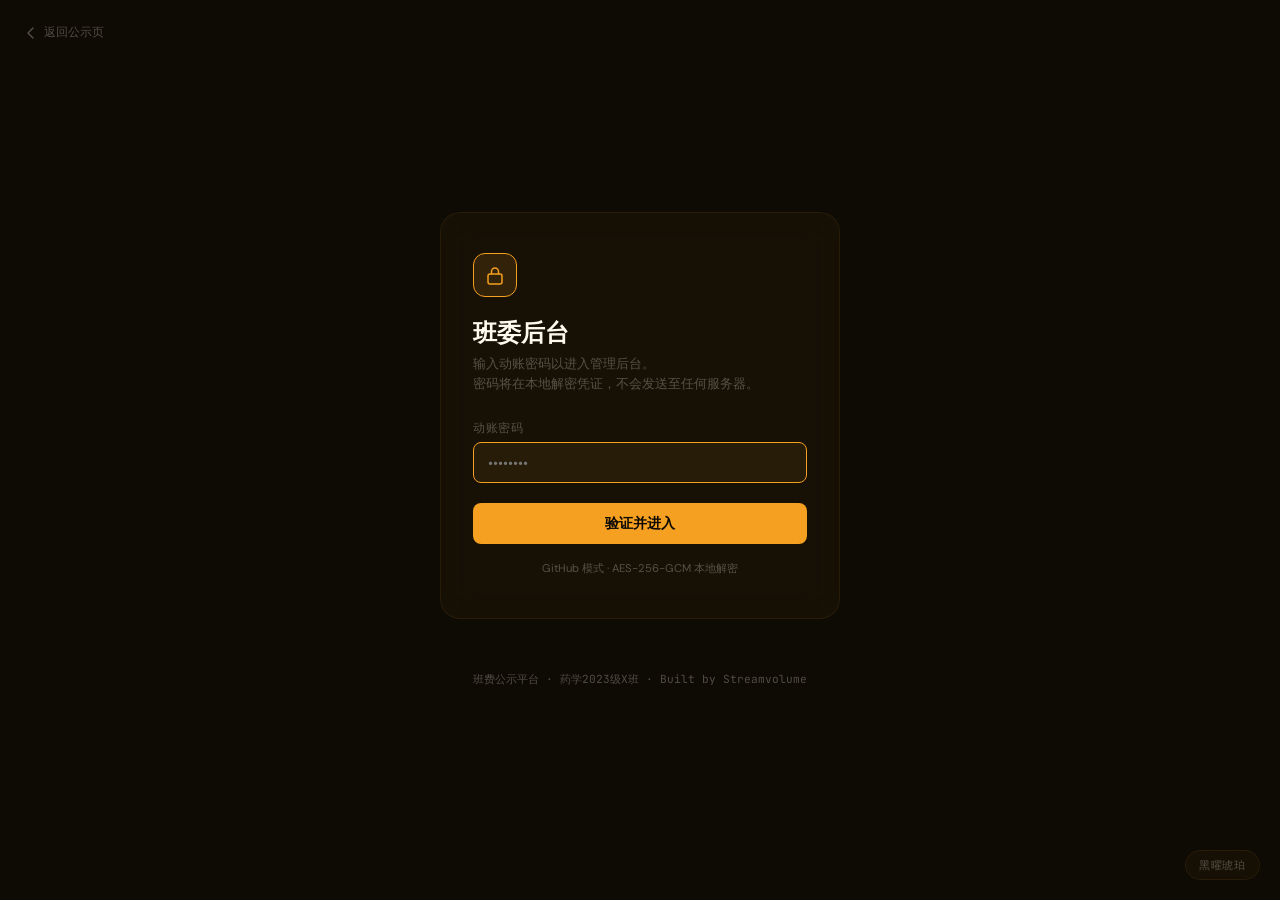
==== admin-login.html @ c6da1eb9 "Add files via upload" ====
<!DOCTYPE html>
<html lang="zh-CN">
<head>
  <meta charset="UTF-8">
  <meta name="viewport" content="width=device-width, initial-scale=1.0">
  <title>班委登录 — 班费管理后台</title>
  <link rel="preconnect" href="https://fonts.googleapis.com">
  <link href="https://fonts.googleapis.com/css2?family=Syne:wght@400;600;700;800&family=DM+Sans:wght@300;400;500&family=JetBrains+Mono:wght@400;500&display=swap" rel="stylesheet">
  <link rel="stylesheet" href="style.css">
</head>
<body>

<div class="loading-overlay" id="loadingOverlay"><div class="loading-spinner"></div></div>

<div class="login-page">

  <!-- 返回首页 -->
  <a href="index.html" class="login-back">
    <svg width="14" height="14" viewBox="0 0 14 14" fill="none">
      <path d="M9 2L4 7l5 5" stroke="currentColor" stroke-width="1.5" stroke-linecap="round" stroke-linejoin="round"/>
    </svg>
    返回公示页
  </a>

  <!-- 登录卡片 -->
  <div class="login-card">
    <div class="login-icon">
      <svg width="20" height="20" viewBox="0 0 20 20" fill="none">
        <rect x="3" y="9" width="14" height="10" rx="2" stroke="var(--accent)" stroke-width="1.5"/>
        <path d="M6.5 9V6.5a3.5 3.5 0 0 1 7 0V9" stroke="var(--accent)" stroke-width="1.5" stroke-linecap="round"/>
      </svg>
    </div>
    <div class="login-title">班委后台</div>
    <div class="login-subtitle">
      输入动账密码以进入管理后台。<br>
      密码将在本地解密凭证，不会发送至任何服务器。
    </div>

    <div id="loginAlert"></div>

    <div class="field-group">
      <label class="field-label">动账密码</label>
      <input type="password" class="field-input" id="passInput"
             placeholder="••••••••"
             autofocus
             onkeydown="if(event.key==='Enter') doLogin()">
    </div>

    <button class="btn-primary" id="loginBtn" style="width:100%;margin-top:0.25rem" onclick="doLogin()">
      验证并进入
    </button>

    <div style="margin-top:1rem;font-size:0.7rem;color:var(--text-3);text-align:center;line-height:1.6">
      GitHub 模式 · AES-256-GCM 本地解密
    </div>
  </div>

  <!-- 登录页底栏 -->
  <div style="margin-top:3rem;text-align:center">
    <span style="font-size:0.7rem;color:var(--text-3);font-family:var(--font-mono)">
      班费公示平台 · 药学2023级X班 · Built by Streamvolume
    </span>
  </div>

</div>

<button class="theme-switcher" id="themeSwitcher" onclick="nextTheme()">—</button>

<script src="themes.js"></script>
<script src="data.js"></script>
<script>
// 本地模式后备密码（与 app.js 保持一致）
const ADMIN_PASSWORD = 'banwei2023';

async function doLogin() {
  const pass    = document.getElementById('passInput').value;
  const alertEl = document.getElementById('loginAlert');
  const btn     = document.getElementById('loginBtn');

  alertEl.innerHTML = '';
  if (!pass) {
    alertEl.innerHTML = '<div class="alert alert-error">请输入动账密码</div>';
    return;
  }

  btn.disabled = true;
  btn.textContent = '验证中…';

  try {
    if (typeof MODE !== 'undefined' && MODE === 'github') {
      await unlockWithPassphrase(pass);
    } else {
      if (pass !== ADMIN_PASSWORD) throw new Error('密码错误，请重试');
    }
    // 验证成功：将密码存入 sessionStorage，跳转后台
    sessionStorage.setItem('banfei_session_pass', pass);
    window.location.href = 'admin.html';
  } catch (err) {
    alertEl.innerHTML = `<div class="alert alert-error">${err.message}</div>`;
    document.getElementById('passInput').value = '';
    document.getElementById('passInput').focus();
  } finally {
    btn.disabled = false;
    btn.textContent = '验证并进入';
  }
}

// 初始化主题，隐藏 loading
document.addEventListener('DOMContentLoaded', () => {
  initTheme();
  const overlay = document.getElementById('loadingOverlay');
  overlay.classList.add('hidden');
  setTimeout(() => overlay.remove(), 400);
});
</script>
</body>
</html>
---- style.css ----
/* ==================== CSS 变量默认值（由 themes.js 覆盖） ==================== */
:root {
  --font-display: 'Syne', sans-serif;
  --font-body:    'DM Sans', sans-serif;
  --font-mono:    'JetBrains Mono', monospace;

  --bg-base:      #080d1a;
  --bg-card:      rgba(255,255,255,0.04);
  --bg-input:     rgba(255,255,255,0.07);
  --accent:       #00e5c3;
  --accent-dim:   rgba(0,229,195,0.12);
  --accent-2:     #f5a020;
  --text-1:       #f0f4ff;
  --text-2:       rgba(240,244,255,0.55);
  --text-3:       rgba(240,244,255,0.28);
  --border:       rgba(255,255,255,0.08);
  --border-hover: rgba(255,255,255,0.18);
  --income:       #34d399;
  --expense:      #fb923c;
  --glass:        rgba(255,255,255,0.025);
}

/* ==================== RESET ==================== */
*, *::before, *::after { margin: 0; padding: 0; box-sizing: border-box; }
html { scroll-behavior: smooth; }

body {
  font-family: var(--font-body);
  background: var(--bg-base);
  color: var(--text-1);
  min-height: 100vh;
  overflow-x: hidden;
  transition: background 0.5s ease;
}

/* ==================== ZONE 1 — HERO ==================== */
#zone-hero {
  min-height: 100vh;
  position: relative;
  display: flex;
  flex-direction: column;
  align-items: center;
  justify-content: center;
  padding: 2rem 1.5rem 5rem;
  overflow: hidden;
}

.hero-bg {
  position: absolute;
  inset: 0;
  pointer-events: none;
  overflow: hidden;
  z-index: 0;
}

.float-card {
  position: absolute;
  bottom: -120px;
  background: var(--bg-card);
  border: 1px solid var(--border);
  border-radius: 10px;
  padding: 10px 14px;
  font-family: var(--font-mono);
  font-size: 10px;
  color: var(--text-3);
  white-space: nowrap;
  animation: floatUp linear infinite;
  will-change: transform, opacity;
}

@keyframes floatUp {
  0%   { transform: translateY(0) rotate(var(--rot)); opacity: 0; }
  8%   { opacity: 0.65; }
  88%  { opacity: 0.45; }
  100% { transform: translateY(-110vh) rotate(calc(var(--rot) + 8deg)); opacity: 0; }
}

.float-card .fc-income { color: var(--income);  font-weight: 500; }
.float-card .fc-expense { color: var(--expense); font-weight: 500; }

.hero-glow {
  position: absolute;
  width: 600px; height: 600px;
  background: radial-gradient(circle, var(--accent-dim) 0%, transparent 70%);
  top: 50%; left: 50%;
  transform: translate(-50%, -50%);
  pointer-events: none;
  z-index: 0;
}

.hero-content {
  position: relative;
  z-index: 1;
  width: 100%;
  max-width: 680px;
}

.hero-header { text-align: center; margin-bottom: 3rem; }

.class-badge {
  display: inline-block;
  font-family: var(--font-display);
  font-size: 0.72rem;
  color: var(--accent);
  letter-spacing: 0.2em;
  text-transform: uppercase;
  border: 1px solid var(--accent-dim);
  padding: 0.3rem 0.9rem;
  border-radius: 999px;
  margin-bottom: 1rem;
}

.platform-title {
  font-family: var(--font-display);
  font-size: clamp(2.2rem, 7vw, 4rem);
  font-weight: 800;
  line-height: 1;
  letter-spacing: -0.02em;
}

/* Stats grid */
.stats-grid {
  display: grid;
  grid-template-columns: repeat(2, 1fr);
  gap: 1rem;
}

.stat-card {
  background: var(--bg-card);
  border: 1px solid var(--border);
  border-radius: 16px;
  padding: 1.5rem 1.75rem;
  backdrop-filter: blur(16px);
  transition: border-color 0.25s, transform 0.25s;
  cursor: default;
}

.stat-card:hover {
  border-color: var(--border-hover);
  transform: translateY(-2px);
}

.stat-label {
  font-size: 0.72rem;
  color: var(--text-3);
  letter-spacing: 0.12em;
  text-transform: uppercase;
  margin-bottom: 0.5rem;
}

.stat-value {
  font-family: var(--font-display);
  font-size: clamp(2rem, 5vw, 3.2rem);
  font-weight: 800;
  color: var(--accent);
  line-height: 1;
  letter-spacing: -0.02em;
  transition: color 0.3s;
}

.stat-unit { font-size: 0.8rem; color: var(--text-2); margin-top: 0.4rem; }

/* Scroll hint */
.scroll-hint {
  position: absolute;
  bottom: 2rem;
  left: 50%;
  transform: translateX(-50%);
  display: flex;
  flex-direction: column;
  align-items: center;
  gap: 0.4rem;
  color: var(--text-3);
  font-size: 0.7rem;
  letter-spacing: 0.12em;
  text-transform: uppercase;
  cursor: pointer;
  animation: hintBounce 2.2s ease-in-out infinite;
  z-index: 1;
  transition: color 0.2s;
}

.scroll-hint:hover { color: var(--text-2); }

@keyframes hintBounce {
  0%, 100% { transform: translateX(-50%) translateY(0); }
  50%       { transform: translateX(-50%) translateY(7px); }
}

/* ==================== ZONE 2 — LEDGER ==================== */
#zone-ledger {
  padding: 5rem 1.5rem 4rem;
  max-width: 980px;
  margin: 0 auto;
}

.section-label {
  font-size: 0.72rem;
  color: var(--accent);
  letter-spacing: 0.2em;
  text-transform: uppercase;
  margin-bottom: 0.5rem;
}

.section-title {
  font-family: var(--font-display);
  font-size: clamp(1.5rem, 4vw, 2.4rem);
  font-weight: 700;
  letter-spacing: -0.01em;
}

/* Filter tabs */
.filter-tabs {
  display: flex;
  gap: 0.5rem;
  flex-wrap: wrap;
  margin: 1.75rem 0 1.5rem;
}

.tab {
  padding: 0.4rem 1rem;
  border-radius: 999px;
  border: 1px solid var(--border);
  background: transparent;
  color: var(--text-2);
  font-family: var(--font-body);
  font-size: 0.78rem;
  cursor: pointer;
  transition: all 0.2s;
}

.tab:hover  { border-color: var(--border-hover); color: var(--text-1); }
.tab.active { background: var(--accent-dim); border-color: var(--accent); color: var(--accent); }

/* Desktop table */
.ledger-table {
  width: 100%;
  border-collapse: collapse;
}

.ledger-table th {
  text-align: left;
  font-size: 0.68rem;
  font-weight: 500;
  color: var(--text-3);
  letter-spacing: 0.1em;
  text-transform: uppercase;
  padding: 0.7rem 0.9rem;
  border-bottom: 1px solid var(--border);
}

.ledger-table td {
  padding: 0.9rem 0.9rem;
  border-bottom: 1px solid var(--border);
  font-size: 0.875rem;
  color: var(--text-2);
  vertical-align: middle;
}

.ledger-table tbody tr { transition: background 0.15s; }
.ledger-table tbody tr:hover td { background: var(--glass); }

/* Mobile cards */
.ledger-cards { display: none; flex-direction: column; gap: 0.75rem; }

.ledger-card {
  background: var(--bg-card);
  border: 1px solid var(--border);
  border-radius: 12px;
  padding: 1rem 1.1rem;
}

.lc-top  { display: flex; justify-content: space-between; align-items: flex-start; }
.lc-title { font-size: 0.9rem; color: var(--text-1); font-weight: 500; flex: 1; padding-right: 1rem; }
.lc-meta  { display: flex; gap: 0.5rem; align-items: center; margin-top: 0.5rem; flex-wrap: wrap; }
.lc-date  { font-family: var(--font-mono); font-size: 0.72rem; color: var(--text-3); }

/* ==================== SHARED UI ATOMS ==================== */
.type-badge {
  display: inline-block;
  padding: 0.18rem 0.6rem;
  border-radius: 999px;
  font-size: 0.68rem;
  font-weight: 500;
  white-space: nowrap;
}

.tag-pill {
  display: inline-block;
  padding: 0.15rem 0.5rem;
  border-radius: 4px;
  background: var(--bg-input);
  font-size: 0.68rem;
  color: var(--text-3);
  margin: 1px;
}

.amount-income  { color: var(--income);  font-family: var(--font-mono); font-weight: 500; }
.amount-expense { color: var(--expense); font-family: var(--font-mono); font-weight: 500; }

.confirmed-dot {
  width: 8px; height: 8px;
  border-radius: 50%;
  display: inline-block;
  vertical-align: middle;
  flex-shrink: 0;
}
.dot-yes { background: var(--income); }
.dot-no  { background: var(--text-3); }

.empty-hint {
  text-align: center;
  padding: 3rem;
  color: var(--text-3);
  font-size: 0.85rem;
}

/* ==================== ADMIN ENTRY ==================== */
.admin-entry {
  text-align: center;
  padding: 2rem 1.5rem 3rem;
  border-top: 1px solid var(--border);
}

.admin-entry-btn {
  font-size: 0.72rem;
  color: var(--text-3);
  letter-spacing: 0.1em;
  cursor: pointer;
  background: none;
  border: none;
  font-family: var(--font-body);
  transition: color 0.2s;
}
.admin-entry-btn:hover { color: var(--accent); }

/* ==================== ZONE 3 — ADMIN ==================== */
#zone-admin {
  display: none;
  padding: 3rem 1.5rem 6rem;
  max-width: 800px;
  margin: 0 auto;
  border-top: 1px solid var(--border);
}
#zone-admin.open { display: block; }

/* Auth box */
.auth-box {
  background: var(--bg-card);
  border: 1px solid var(--border);
  border-radius: 16px;
  padding: 2rem;
  max-width: 400px;
  margin: 0 auto 2rem;
}
.auth-box h3 {
  font-family: var(--font-display);
  font-size: 1.1rem;
  margin-bottom: 1.25rem;
}

/* Admin panel */
.admin-panel { display: none; }
.admin-panel.open { display: block; }

.admin-actions {
  display: flex;
  gap: 0.6rem;
  flex-wrap: wrap;
  margin-bottom: 1.75rem;
  align-items: center;
}

/* Forms */
.form-card {
  background: var(--bg-card);
  border: 1px solid var(--border);
  border-radius: 16px;
  padding: 1.75rem;
  margin-bottom: 1.5rem;
}
.form-card h3 {
  font-family: var(--font-display);
  font-size: 1rem;
  margin-bottom: 1.25rem;
}

.field-group { margin-bottom: 1rem; }

.field-label {
  font-size: 0.72rem;
  color: var(--text-3);
  margin-bottom: 0.4rem;
  display: block;
  letter-spacing: 0.05em;
  text-transform: uppercase;
}

.field-input {
  width: 100%;
  background: var(--bg-input);
  border: 1px solid var(--border);
  border-radius: 8px;
  padding: 0.65rem 0.9rem;
  color: var(--text-1);
  font-family: var(--font-body);
  font-size: 0.875rem;
  outline: none;
  transition: border-color 0.2s;
  appearance: none;
  -webkit-appearance: none;
}
.field-input:focus { border-color: var(--accent); }
select.field-input { cursor: pointer; }
textarea.field-input { resize: vertical; min-height: 70px; }

.form-grid {
  display: grid;
  grid-template-columns: 1fr 1fr;
  gap: 1rem;
}
.col-span-2 { grid-column: 1 / -1; }

.form-actions { display: flex; gap: 0.75rem; margin-top: 0.75rem; }
.form-actions .btn-primary { flex: 1; }

/* Pending list */
.pending-list { display: flex; flex-direction: column; gap: 0.75rem; }

.pending-item {
  display: flex;
  align-items: flex-start;
  justify-content: space-between;
  padding: 0.85rem 1rem;
  background: var(--bg-input);
  border-radius: 8px;
  gap: 1rem;
  flex-wrap: wrap;
}

.pending-info  { flex: 1; min-width: 0; }
.pending-title { font-size: 0.875rem; color: var(--text-1); font-weight: 500; }
.pending-meta  { font-size: 0.72rem; color: var(--text-3); font-family: var(--font-mono); margin-top: 0.25rem; }
.pending-btns  { display: flex; gap: 0.5rem; align-items: center; flex-wrap: wrap; }

/* ==================== BUTTONS ==================== */
.btn-primary {
  padding: 0.7rem 1.2rem;
  background: var(--accent);
  color: var(--bg-base);
  border: none;
  border-radius: 8px;
  font-family: var(--font-display);
  font-size: 0.9rem;
  font-weight: 700;
  cursor: pointer;
  transition: opacity 0.2s;
  white-space: nowrap;
}
.btn-primary:hover { opacity: 0.85; }
.btn-primary:disabled { opacity: 0.4; cursor: not-allowed; }

.btn-secondary {
  padding: 0.5rem 1.1rem;
  background: transparent;
  color: var(--text-2);
  border: 1px solid var(--border);
  border-radius: 8px;
  font-family: var(--font-body);
  font-size: 0.82rem;
  cursor: pointer;
  transition: all 0.2s;
  white-space: nowrap;
}
.btn-secondary:hover { border-color: var(--accent); color: var(--accent); }

.btn-danger {
  padding: 0.4rem 0.9rem;
  background: transparent;
  color: var(--expense);
  border: 1px solid rgba(251,146,60,0.3);
  border-radius: 6px;
  font-family: var(--font-body);
  font-size: 0.78rem;
  cursor: pointer;
  transition: all 0.2s;
}
.btn-danger:hover { background: rgba(251,146,60,0.08); }

.btn-edit {
  padding: 0.4rem 0.9rem;
  background: transparent;
  color: var(--accent);
  border: 1px solid var(--accent-dim);
  border-radius: 6px;
  font-family: var(--font-body);
  font-size: 0.78rem;
  cursor: pointer;
  transition: all 0.2s;
}
.btn-edit:hover { background: var(--accent-dim); }

.btn-confirm {
  padding: 0.4rem 0.9rem;
  background: rgba(52,211,153,0.10);
  color: var(--income);
  border: 1px solid rgba(52,211,153,0.25);
  border-radius: 6px;
  font-size: 0.78rem;
  cursor: pointer;
  transition: all 0.2s;
  font-family: var(--font-body);
}
.btn-confirm:hover { background: rgba(52,211,153,0.20); }

/* ==================== ALERTS ==================== */
.alert {
  padding: 0.65rem 0.9rem;
  border-radius: 8px;
  font-size: 0.82rem;
  margin-bottom: 1rem;
}
.alert-success { background: rgba(52,211,153,0.10); color: var(--income);  border: 1px solid rgba(52,211,153,0.20); }
.alert-error   { background: rgba(251,146,60,0.10);  color: var(--expense); border: 1px solid rgba(251,146,60,0.20); }

/* ==================== LOADING STATE ==================== */
.loading-overlay {
  position: fixed;
  inset: 0;
  background: var(--bg-base);
  display: flex;
  align-items: center;
  justify-content: center;
  z-index: 999;
  transition: opacity 0.4s;
}
.loading-overlay.hidden { opacity: 0; pointer-events: none; }

.loading-spinner {
  width: 36px; height: 36px;
  border: 2px solid var(--border);
  border-top-color: var(--accent);
  border-radius: 50%;
  animation: spin 0.8s linear infinite;
}
@keyframes spin { to { transform: rotate(360deg); } }

/* ==================== MODE INDICATOR ==================== */
.mode-badge {
  position: fixed;
  top: 1rem;
  right: 1rem;
  font-family: var(--font-mono);
  font-size: 0.65rem;
  color: var(--text-3);
  border: 1px solid var(--border);
  border-radius: 4px;
  padding: 0.2rem 0.5rem;
  z-index: 50;
  letter-spacing: 0.05em;
}

/* ==================== THEME SWITCHER ==================== */
.theme-switcher {
  position: fixed;
  bottom: 1.25rem;
  right: 1.25rem;
  background: var(--bg-card);
  border: 1px solid var(--border);
  border-radius: 999px;
  padding: 0.4rem 0.85rem;
  font-size: 0.7rem;
  color: var(--text-3);
  cursor: pointer;
  z-index: 100;
  backdrop-filter: blur(12px);
  transition: all 0.2s;
  letter-spacing: 0.05em;
  font-family: var(--font-body);
}
.theme-switcher:hover { color: var(--accent); border-color: var(--accent); }

/* ==================== SCROLL REVEAL ==================== */
.reveal {
  opacity: 0;
  transform: translateY(18px);
  transition: opacity 0.55s ease, transform 0.55s ease;
}
.reveal.visible { opacity: 1; transform: none; }

/* ==================== SIDEBAR ADMIN BUTTON ==================== */
.sidebar-admin {
  position: fixed;
  right: 0;
  top: 50%;
  transform: translateY(-50%);
  z-index: 200;
  display: flex;
  flex-direction: column;
  align-items: center;
}

.sidebar-admin-btn {
  display: flex;
  flex-direction: column;
  align-items: center;
  gap: 0.5rem;
  padding: 1rem 0.6rem;
  background: var(--accent);
  color: var(--bg-base);
  border: none;
  border-radius: 10px 0 0 10px;
  cursor: pointer;
  font-family: var(--font-display);
  font-size: 0.7rem;
  font-weight: 700;
  letter-spacing: 0.12em;
  writing-mode: vertical-rl;
  text-orientation: mixed;
  transition: padding 0.2s, opacity 0.2s, box-shadow 0.2s;
  box-shadow: -3px 0 20px rgba(0,0,0,0.3);
  text-decoration: none;
}
.sidebar-admin-btn:hover {
  opacity: 0.9;
  padding: 1rem 0.85rem;
  box-shadow: -6px 0 30px rgba(0,0,0,0.4);
}
.sidebar-admin-btn svg {
  width: 14px; height: 14px;
  writing-mode: horizontal-tb;
  flex-shrink: 0;
}

/* ==================== SITE FOOTER ==================== */
.site-footer {
  border-top: 1px solid var(--border);
  padding: 2.5rem 1.5rem 2rem;
  margin-top: 2rem;
}

.footer-inner {
  max-width: 980px;
  margin: 0 auto;
  display: grid;
  grid-template-columns: 1fr 1fr 1fr;
  gap: 2rem;
}

.footer-col-title {
  font-size: 0.68rem;
  color: var(--accent);
  letter-spacing: 0.15em;
  text-transform: uppercase;
  margin-bottom: 0.6rem;
  font-family: var(--font-display);
}

.footer-col p, .footer-col a {
  font-size: 0.78rem;
  color: var(--text-3);
  line-height: 1.8;
  display: block;
  text-decoration: none;
  transition: color 0.2s;
}
.footer-col a:hover { color: var(--accent); }

.footer-divider {
  max-width: 980px;
  margin: 1.5rem auto 0;
  border: none;
  border-top: 1px solid var(--border);
}

.footer-bottom {
  max-width: 980px;
  margin: 1rem auto 0;
  display: flex;
  justify-content: space-between;
  align-items: center;
  flex-wrap: wrap;
  gap: 0.5rem;
}

.footer-bottom span {
  font-size: 0.7rem;
  color: var(--text-3);
  font-family: var(--font-mono);
}

/* ==================== ADMIN LOGIN PAGE ==================== */
.login-page {
  min-height: 100vh;
  display: flex;
  flex-direction: column;
  justify-content: center;
  align-items: center;
  padding: 2rem 1.5rem;
  position: relative;
}

.login-back {
  position: absolute;
  top: 1.5rem;
  left: 1.5rem;
  font-size: 0.78rem;
  color: var(--text-3);
  text-decoration: none;
  display: flex;
  align-items: center;
  gap: 0.4rem;
  transition: color 0.2s;
}
.login-back:hover { color: var(--accent); }

.login-card {
  background: var(--bg-card);
  border: 1px solid var(--border);
  border-radius: 20px;
  padding: 2.5rem 2rem;
  width: 100%;
  max-width: 400px;
  backdrop-filter: blur(16px);
}

.login-icon {
  width: 44px; height: 44px;
  background: var(--accent-dim);
  border: 1px solid var(--accent);
  border-radius: 12px;
  display: flex;
  align-items: center;
  justify-content: center;
  margin-bottom: 1.25rem;
}

.login-title {
  font-family: var(--font-display);
  font-size: 1.5rem;
  font-weight: 800;
  margin-bottom: 0.35rem;
}

.login-subtitle {
  font-size: 0.8rem;
  color: var(--text-3);
  margin-bottom: 1.75rem;
  line-height: 1.5;
}

/* ==================== ADMIN DASHBOARD PAGE ==================== */
.admin-page { min-height: 100vh; display: flex; flex-direction: column; }

.admin-header {
  position: sticky;
  top: 0;
  z-index: 50;
  background: var(--bg-base);
  border-bottom: 1px solid var(--border);
  padding: 0 1.5rem;
  height: 56px;
  display: flex;
  align-items: center;
  justify-content: space-between;
  backdrop-filter: blur(16px);
}

.admin-header-left {
  display: flex;
  align-items: center;
  gap: 1rem;
}

.admin-logo {
  font-family: var(--font-display);
  font-size: 0.9rem;
  font-weight: 700;
  color: var(--text-1);
}

.admin-logo span { color: var(--accent); }

.admin-header-right {
  display: flex;
  align-items: center;
  gap: 0.75rem;
}

.admin-body {
  flex: 1;
  max-width: 980px;
  margin: 0 auto;
  padding: 2rem 1.5rem;
  width: 100%;
}

/* Quick stats strip */
.admin-stats-strip {
  display: grid;
  grid-template-columns: repeat(4, 1fr);
  gap: 0.75rem;
  margin-bottom: 2rem;
}

.admin-stat {
  background: var(--bg-card);
  border: 1px solid var(--border);
  border-radius: 12px;
  padding: 0.9rem 1rem;
}

.admin-stat-label {
  font-size: 0.68rem;
  color: var(--text-3);
  letter-spacing: 0.1em;
  text-transform: uppercase;
  margin-bottom: 0.3rem;
}

.admin-stat-value {
  font-family: var(--font-display);
  font-size: 1.4rem;
  font-weight: 700;
  color: var(--accent);
}

/* Admin tabs */
.admin-tabs {
  display: flex;
  gap: 0.5rem;
  margin-bottom: 1.5rem;
  border-bottom: 1px solid var(--border);
  padding-bottom: 0;
}

.admin-tab {
  padding: 0.5rem 1.1rem;
  background: transparent;
  border: none;
  border-bottom: 2px solid transparent;
  color: var(--text-3);
  font-family: var(--font-body);
  font-size: 0.82rem;
  cursor: pointer;
  transition: all 0.2s;
  margin-bottom: -1px;
}
.admin-tab:hover { color: var(--text-2); }
.admin-tab.active { color: var(--accent); border-bottom-color: var(--accent); }

/* Slide-in form panel */
.form-panel {
  background: var(--bg-card);
  border: 1px solid var(--border);
  border-radius: 16px;
  padding: 1.5rem;
  margin-bottom: 1.5rem;
  animation: slideDown 0.25s ease;
}
@keyframes slideDown {
  from { opacity: 0; transform: translateY(-10px); }
  to   { opacity: 1; transform: none; }
}

/* ==================== RESPONSIVE ==================== */
@media (max-width: 640px) {
  .ledger-table    { display: none; }
  .ledger-cards    { display: flex; }
  .form-grid       { grid-template-columns: 1fr; }
  .form-actions    { flex-direction: column; }
  .footer-inner    { grid-template-columns: 1fr; gap: 1.25rem; }
  .footer-bottom   { flex-direction: column; align-items: flex-start; }
  .admin-stats-strip { grid-template-columns: repeat(2, 1fr); }
}

@media (max-width: 480px) {
  .stats-grid      { grid-template-columns: 1fr; max-width: 340px; margin: 0 auto; }
  .admin-actions   { flex-direction: column; align-items: stretch; }
  .sidebar-admin-btn { padding: 0.75rem 0.5rem; font-size: 0.65rem; }
  .admin-stats-strip { grid-template-columns: 1fr 1fr; }
}
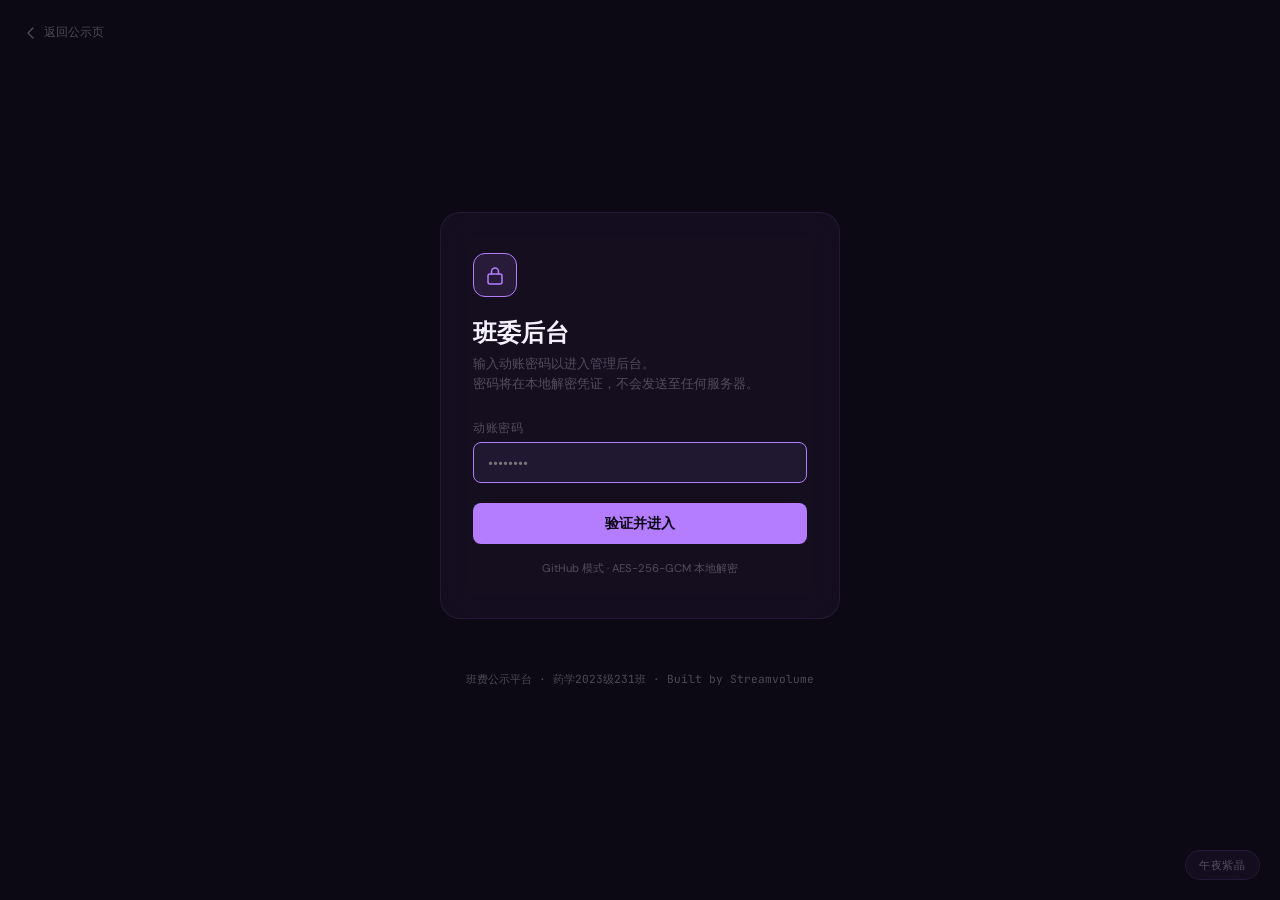
==== commit 17bb80c5: "Update class year in footer text" ====
--- a/admin-login.html
+++ b/admin-login.html
@@ -58,7 +58,7 @@
   <!-- 登录页底栏 -->
   <div style="margin-top:3rem;text-align:center">
     <span style="font-size:0.7rem;color:var(--text-3);font-family:var(--font-mono)">
-      班费公示平台 · 药学2023级X班 · Built by Streamvolume
+      班费公示平台 · 药学2023级231班 · Built by Streamvolume
     </span>
   </div>
 
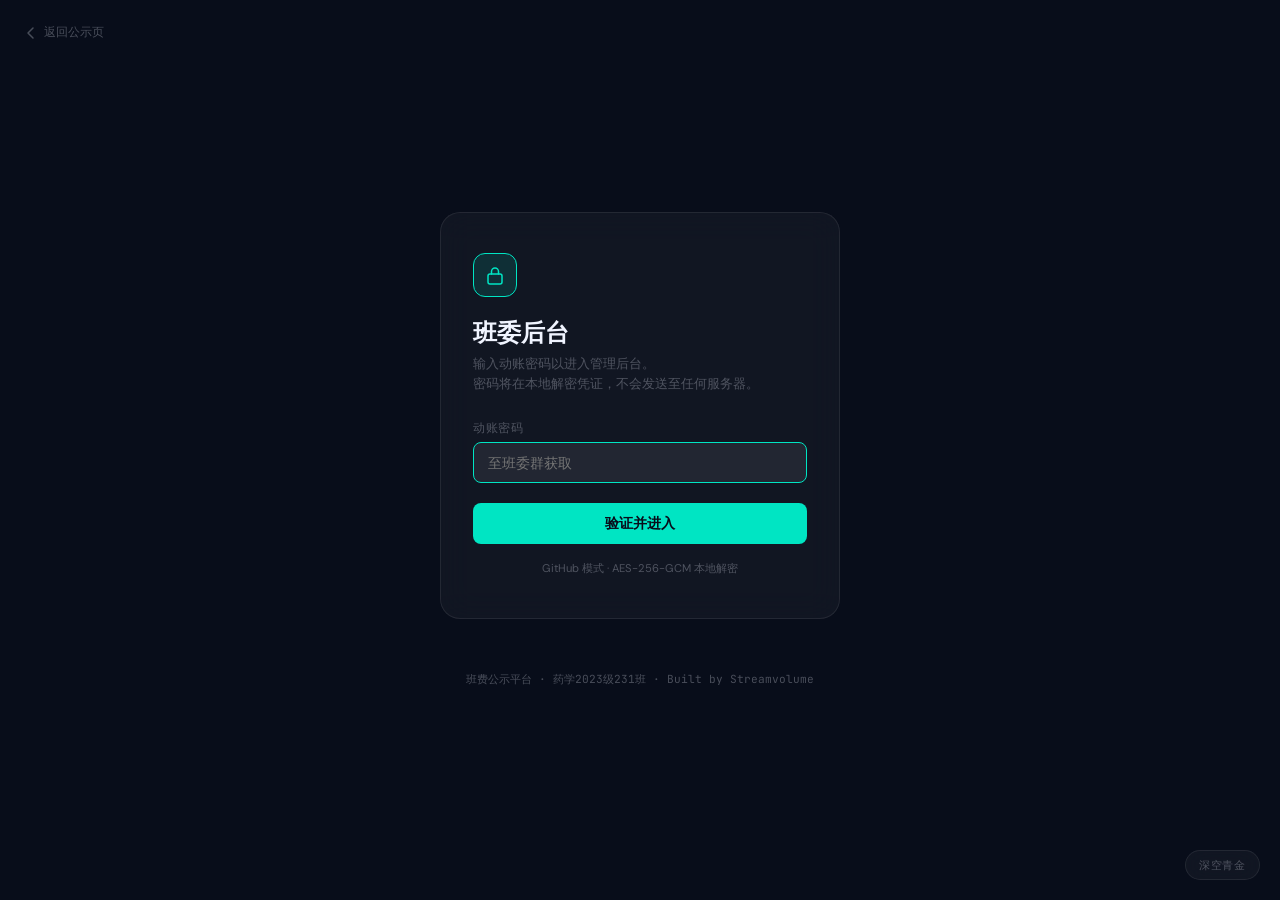
==== commit e627598e: "Update admin-login.html" ====
--- a/admin-login.html
+++ b/admin-login.html
@@ -41,7 +41,7 @@
     <div class="field-group">
       <label class="field-label">动账密码</label>
       <input type="password" class="field-input" id="passInput"
-             placeholder="••••••••"
+             placeholder="至班委群获取"
              autofocus
              onkeydown="if(event.key==='Enter') doLogin()">
     </div>
